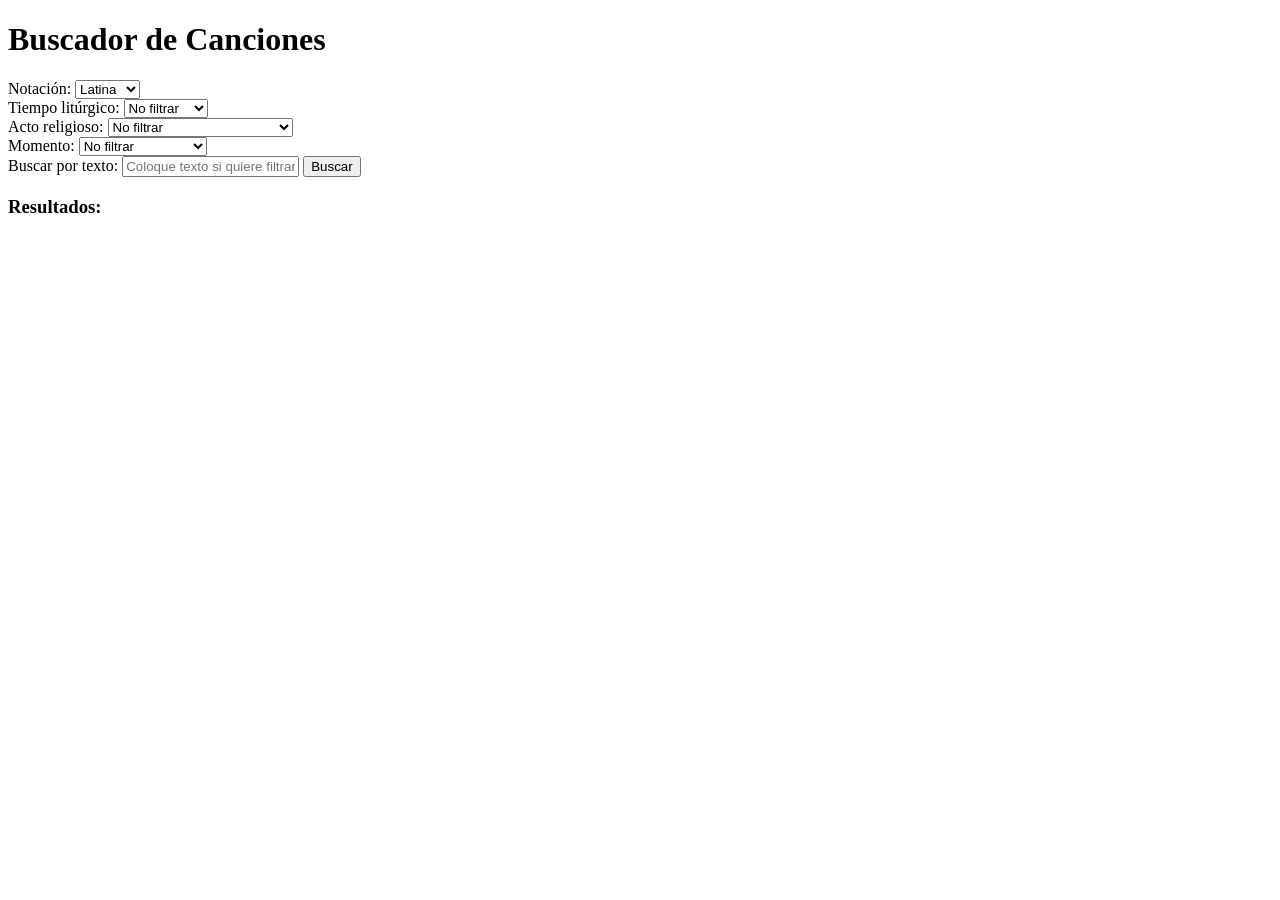
==== index.html @ 4bdfab4a "Add files via upload" ====
<!DOCTYPE html>
<html lang="es">
<head>
  <meta charset="UTF-8">
  <title>Cancionero Litúrgico</title>
  <link rel="stylesheet" href="style.css">	
</head>
<body>
  <h1>Buscador de Canciones</h1>
    <label>Notación:</label>
	
  <select id="notacion">
 	<option value="Inglesa">Inglesa</option>
	<option value="Latina" selected>Latina</option>
  </select><br>
	
  <!-- Filtros -->
  <label>Tiempo litúrgico:</label>
  <select id="tiempo">
 	<option value="" selected>No filtrar</option>
	<option value="Adviento">Adviento</option>
	<option value="Navidad">Navidad</option>
 	<option value="Ordinario">Ordinario</option>
	<option value="Cuaresma">Cuaresma</option>
	<option value="Pascua">Pascua</option>
  </select><br>

  <label>Acto religioso:</label>
  <select id="misa">
	<option value="" selected>No filtrar</option>
	<option value="Santa María Madre de Dios">Santa María Madre de Dios</option>
	<option value="Epifanía">Epifanía</option>
	<option value="Bautismo de Jesús">Bautismo de Jesús</option>
	<option value="San José">San José</option>
	<option value="Anunciación">Anunciación</option>
	<option value="Miércoles de Cenizas">Miércoles de Cenizas</option>
	<option value="Domingo de Ramos">Domingo de Ramos</option>
	<option value="Vía Crucis">Vía Crucis</option>
	<option value="Jueves Santo">Jueves Santo</option>
	<option value="Viernes Santo">Viernes Santo</option>
	<option value="Pascua de Resurrección">Pascua de Resurrección</option>
	<option value="Ascensión de Jesús">Ascensión de Jesús</option>
	<option value="Pentecostés">Pentecostés</option>
	<option value="Santísima Trinidad">Santísima Trinidad</option>
	<option value="Corpus Cristi">Corpus Cristi</option>
	<option value="Sagrado Corazón de Jesús">Sagrado Corazón de Jesús</option>
	<option value="Santos Pedro y Pablo">Santos Pedro y Pablo</option>
	<option value="Santiago Apostol">Santiago Apostol</option>
	<option value="Asunción de María">Asunción de María</option>
	<option value="Todos los Santos">Todos los Santos</option>
	<option value="Difuntos">Difuntos</option>
	<option value="Cristo Rey">Cristo Rey</option>
	<option value="Inmaculada Concepción">Inmaculada Concepción</option>
	<option value="Navidad">Navidad</option>
	<option value="Ninguno">Ninguna</option>
  </select><br>
	
  <label>Momento:</label>
  <select id="momento">
	<option value="" selected>No filtrar</option>
	<option value="Entrada">Entrada</option>
	<option value="Penitencial">Penitencial</option>
	<option value="Aspersión">Aspersión</option>
	<option value="Gloria">Gloria</option>
	<option value="Salmo">Salmo</option>
	<option value="Interleccional">Interleccional</option>
	<option value="Ofertorio">Ofertorio</option>
	<option value="Santo">Santo</option>
	<option value="Cordero">Cordero</option>
	<option value="Comunión">Comunión</option>
	<option value="Acción de gracias">Acción de gracias</option>
	<option value="Salida">Salida</option>
	<option value="Marianos">Marianos</option>
	<option value="Infantil">Infantil</option>
	<option value="Adoración">Adoración</option>
  </select><br>

  <!-- Caja de texto para búsqueda -->
  <label>Buscar por texto:</label>
  <input type="text" id="textoBusqueda" placeholder="Coloque texto si quiere filtrar por título...">

  <button id="btnBuscar">Buscar</button>

  <div id="bloque_letra_audio">
	  <div id="bloque_letra"></div>
	  <div id="bloque_audio"></div>	  
  </div>
	
  <h3>Resultados:</h3>	
  <div id="resultados"></div>

  <script src="canciones.js"></script>

</body>
</html>
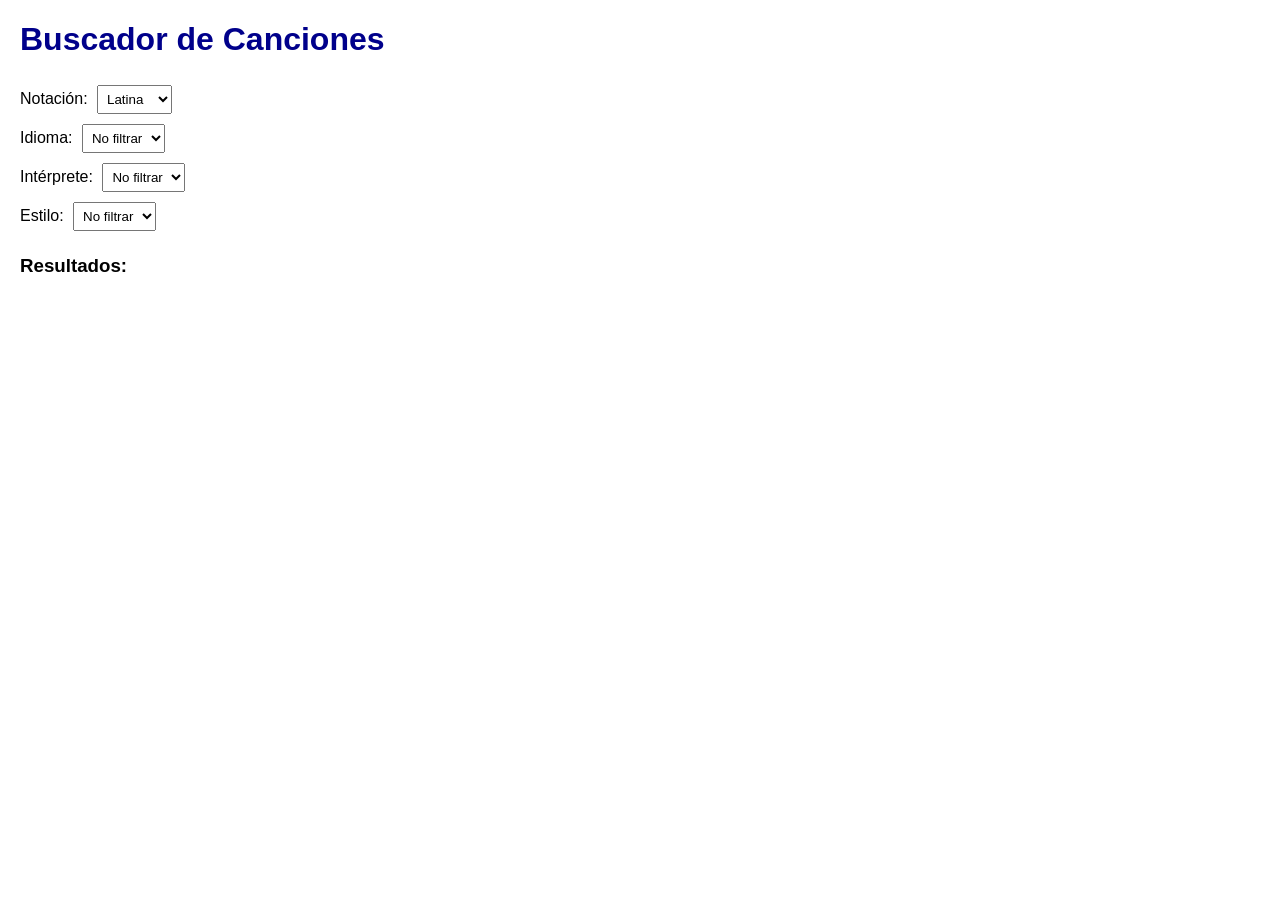
==== commit 17dda894: "x" ====
--- a/index.html
+++ b/index.html
@@ -2,7 +2,7 @@
 <html lang="es">
 <head>
   <meta charset="UTF-8">
-  <title>Cancionero Litúrgico</title>
+  <title>Mis canciones</title>
   <link rel="stylesheet" href="style.css">	
 </head>
 <body>
@@ -15,71 +15,20 @@
   </select><br>
 	
   <!-- Filtros -->
-  <label>Tiempo litúrgico:</label>
-  <select id="tiempo">
- 	<option value="" selected>No filtrar</option>
-	<option value="Adviento">Adviento</option>
-	<option value="Navidad">Navidad</option>
- 	<option value="Ordinario">Ordinario</option>
-	<option value="Cuaresma">Cuaresma</option>
-	<option value="Pascua">Pascua</option>
+  <label>Idioma:</label>
+  <select id="idioma">
+    <option value="" selected>No filtrar</option>
   </select><br>
 
-  <label>Acto religioso:</label>
-  <select id="misa">
-	<option value="" selected>No filtrar</option>
-	<option value="Santa María Madre de Dios">Santa María Madre de Dios</option>
-	<option value="Epifanía">Epifanía</option>
-	<option value="Bautismo de Jesús">Bautismo de Jesús</option>
-	<option value="San José">San José</option>
-	<option value="Anunciación">Anunciación</option>
-	<option value="Miércoles de Cenizas">Miércoles de Cenizas</option>
-	<option value="Domingo de Ramos">Domingo de Ramos</option>
-	<option value="Vía Crucis">Vía Crucis</option>
-	<option value="Jueves Santo">Jueves Santo</option>
-	<option value="Viernes Santo">Viernes Santo</option>
-	<option value="Pascua de Resurrección">Pascua de Resurrección</option>
-	<option value="Ascensión de Jesús">Ascensión de Jesús</option>
-	<option value="Pentecostés">Pentecostés</option>
-	<option value="Santísima Trinidad">Santísima Trinidad</option>
-	<option value="Corpus Cristi">Corpus Cristi</option>
-	<option value="Sagrado Corazón de Jesús">Sagrado Corazón de Jesús</option>
-	<option value="Santos Pedro y Pablo">Santos Pedro y Pablo</option>
-	<option value="Santiago Apostol">Santiago Apostol</option>
-	<option value="Asunción de María">Asunción de María</option>
-	<option value="Todos los Santos">Todos los Santos</option>
-	<option value="Difuntos">Difuntos</option>
-	<option value="Cristo Rey">Cristo Rey</option>
-	<option value="Inmaculada Concepción">Inmaculada Concepción</option>
-	<option value="Navidad">Navidad</option>
-	<option value="Ninguno">Ninguna</option>
-  </select><br>
-	
-  <label>Momento:</label>
-  <select id="momento">
-	<option value="" selected>No filtrar</option>
-	<option value="Entrada">Entrada</option>
-	<option value="Penitencial">Penitencial</option>
-	<option value="Aspersión">Aspersión</option>
-	<option value="Gloria">Gloria</option>
-	<option value="Salmo">Salmo</option>
-	<option value="Interleccional">Interleccional</option>
-	<option value="Ofertorio">Ofertorio</option>
-	<option value="Santo">Santo</option>
-	<option value="Cordero">Cordero</option>
-	<option value="Comunión">Comunión</option>
-	<option value="Acción de gracias">Acción de gracias</option>
-	<option value="Salida">Salida</option>
-	<option value="Marianos">Marianos</option>
-	<option value="Infantil">Infantil</option>
-	<option value="Adoración">Adoración</option>
+  <label>Intérprete:</label>
+  <select id="interprete">
+    <option value="" selected>No filtrar</option>
   </select><br>
 
-  <!-- Caja de texto para búsqueda -->
-  <label>Buscar por texto:</label>
-  <input type="text" id="textoBusqueda" placeholder="Coloque texto si quiere filtrar por título...">
-
-  <button id="btnBuscar">Buscar</button>
+  <label>Estilo:</label>
+  <select id="estilo">
+    <option value="" selected>No filtrar</option>
+  </select><br>
 
   <div id="bloque_letra_audio">
 	  <div id="bloque_letra"></div>
@@ -130,5 +79,3 @@
 
 
 
-
-
--- a/style.css
+++ b/style.css
@@ -0,0 +1,16 @@
+body { font-family: Arial, sans-serif; margin: 20px; }
+select, button, input { margin: 5px; padding: 5px; }
+input[type="text"] { width: 250px; }
+h1 { color: darkblue; }
+
+.cancion {border: 1px solid #ccc; border-radius: 8px; color: darkblue; margin: 0px;}
+.result {margin: 0px;}
+#letra { font-family: sans-serif; }
+
+.letra_estrofa { line-height: 1.2; -webkit-text-size-adjust: none; text-size-adjust: none; margin-top: 0px; margin-bottom: 0px; white-space: pre;}/* Linea de estrofa */
+.acorde_estrofa { font-size: 0.8em; color: red; line-height: 1.2; margin-top: 0px; margin-bottom: 0px; white-space: pre;}/* Acordes de estrofa */
+
+.letra_estrib { line-height: 1.2; font-style: italic; font-weight: bold; -webkit-text-size-adjust: none; text-size-adjust: none; margin-top: 0px; margin-bottom: 0px; background-color: rgb(220, 220, 220); white-space: pre;}/* Linea de estribillo */
+.acorde_estrib { font-size: 0.8em; color: red; line-height: 1.2; margin-top: 0px; margin-bottom: 0px; background-color: rgb(220, 220, 220); white-space: pre;}/* Acordes de estribillo */
+
+
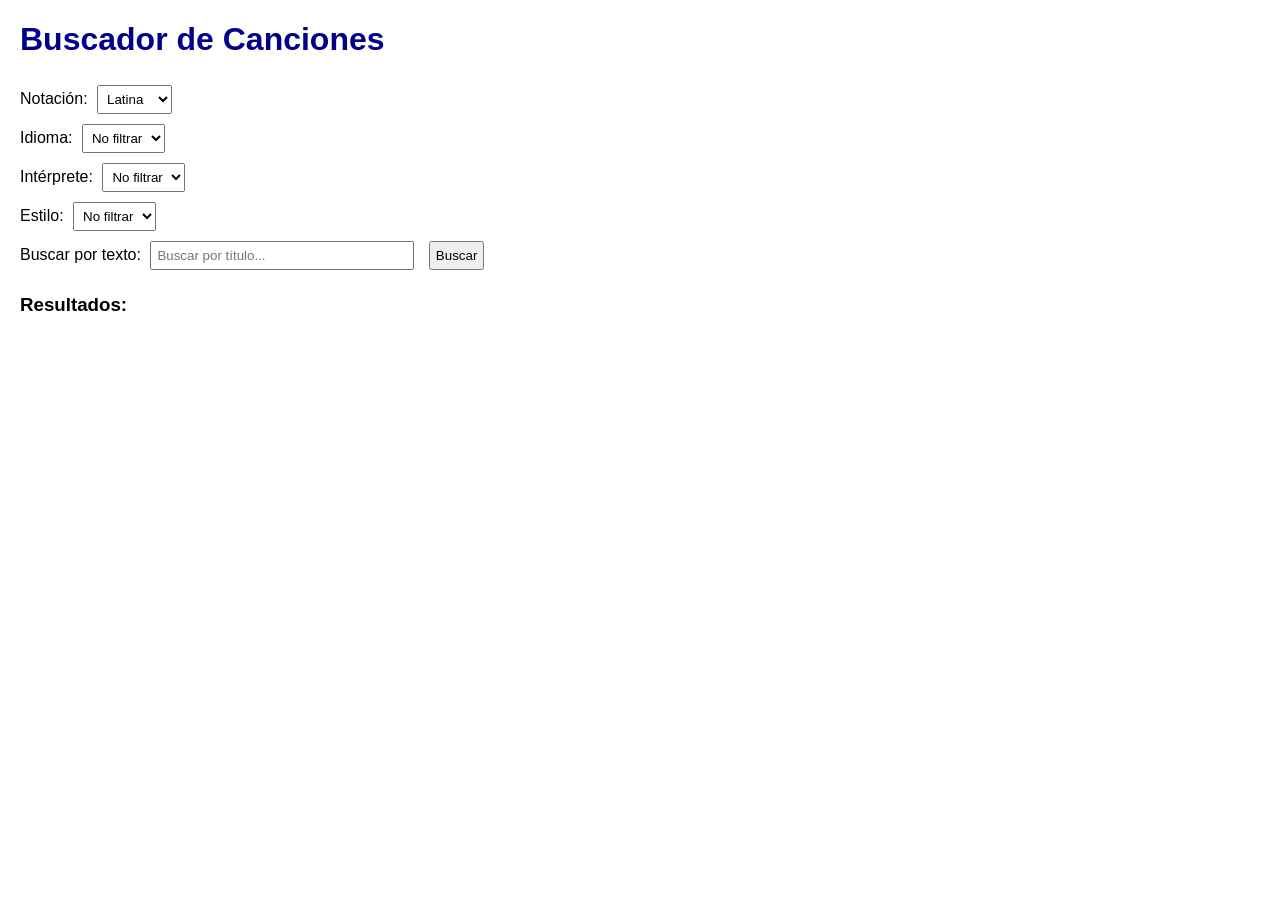
==== commit 29be9c76: "c" ====
--- a/index.html
+++ b/index.html
@@ -29,6 +29,10 @@
   <select id="estilo">
     <option value="" selected>No filtrar</option>
   </select><br>
+
+  <label>Buscar por texto:</label>
+  <input type="text" id="textoBusqueda" placeholder="Buscar por título...">
+  <button id="btnBuscar">Buscar</button>
 
   <div id="bloque_letra_audio">
 	  <div id="bloque_letra"></div>
@@ -78,4 +82,3 @@
 
 
 
-
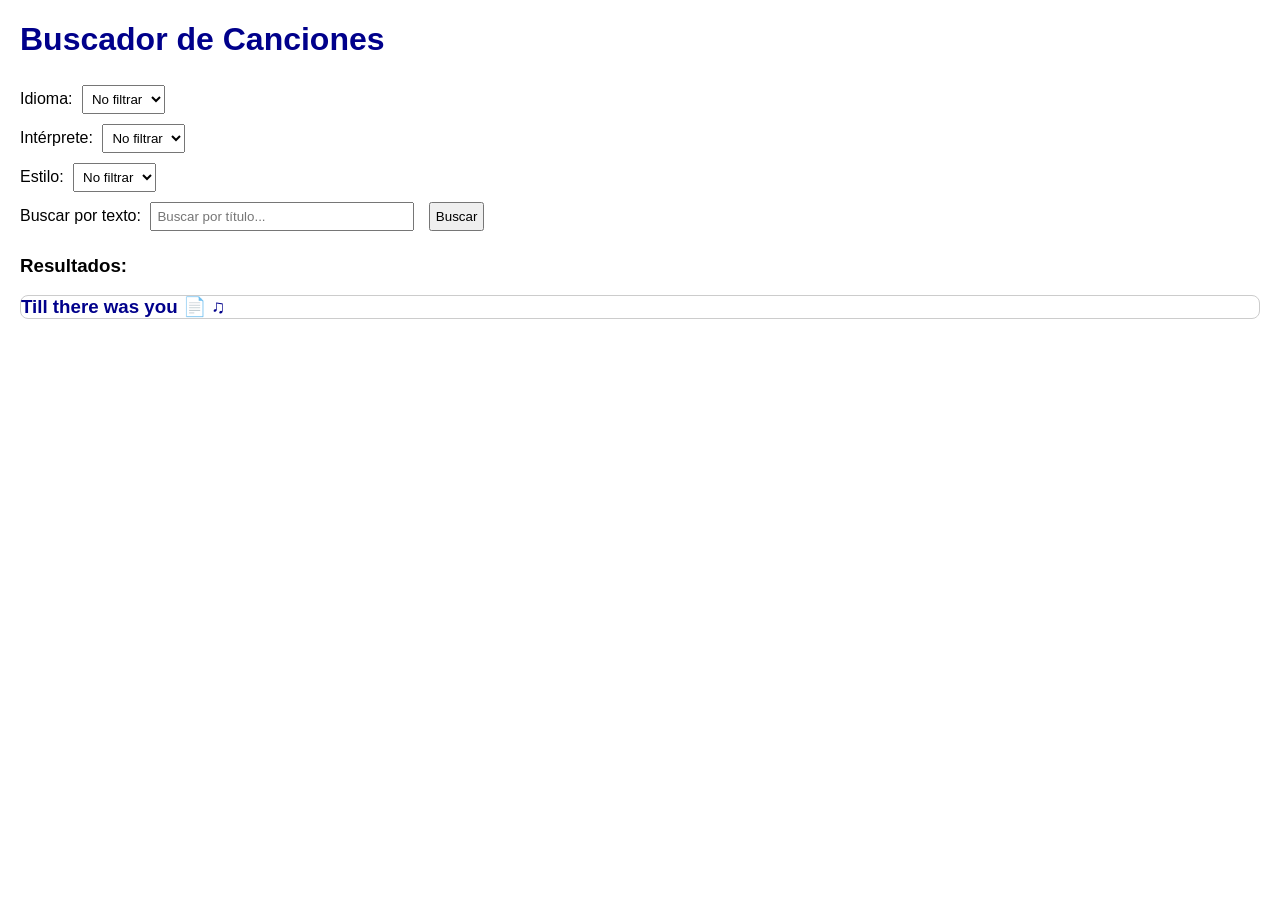
==== commit 45c70619: "notacion" ====
--- a/index.html
+++ b/index.html
@@ -7,13 +7,7 @@
 </head>
 <body>
   <h1>Buscador de Canciones</h1>
-    <label>Notación:</label>
-	
-  <select id="notacion">
- 	<option value="Inglesa">Inglesa</option>
-	<option value="Latina" selected>Latina</option>
-  </select><br>
-	
+
   <!-- Filtros -->
   <label>Idioma:</label>
   <select id="idioma">
@@ -81,4 +75,3 @@
 
 
 
-
--- a/style.css
+++ b/style.css
@@ -5,6 +5,8 @@
 
 .cancion {border: 1px solid #ccc; border-radius: 8px; color: darkblue; margin: 0px;}
 .result {margin: 0px;}
+.result a { color: inherit; text-decoration: none; display: block; }
+.result a:hover { text-decoration: underline; }
 #letra { font-family: sans-serif; }
 
 .letra_estrofa { line-height: 1.2; -webkit-text-size-adjust: none; text-size-adjust: none; margin-top: 0px; margin-bottom: 0px; white-space: pre;}/* Linea de estrofa */
@@ -13,4 +15,3 @@
 .letra_estrib { line-height: 1.2; font-style: italic; font-weight: bold; -webkit-text-size-adjust: none; text-size-adjust: none; margin-top: 0px; margin-bottom: 0px; background-color: rgb(220, 220, 220); white-space: pre;}/* Linea de estribillo */
 .acorde_estrib { font-size: 0.8em; color: red; line-height: 1.2; margin-top: 0px; margin-bottom: 0px; background-color: rgb(220, 220, 220); white-space: pre;}/* Acordes de estribillo */
 
-
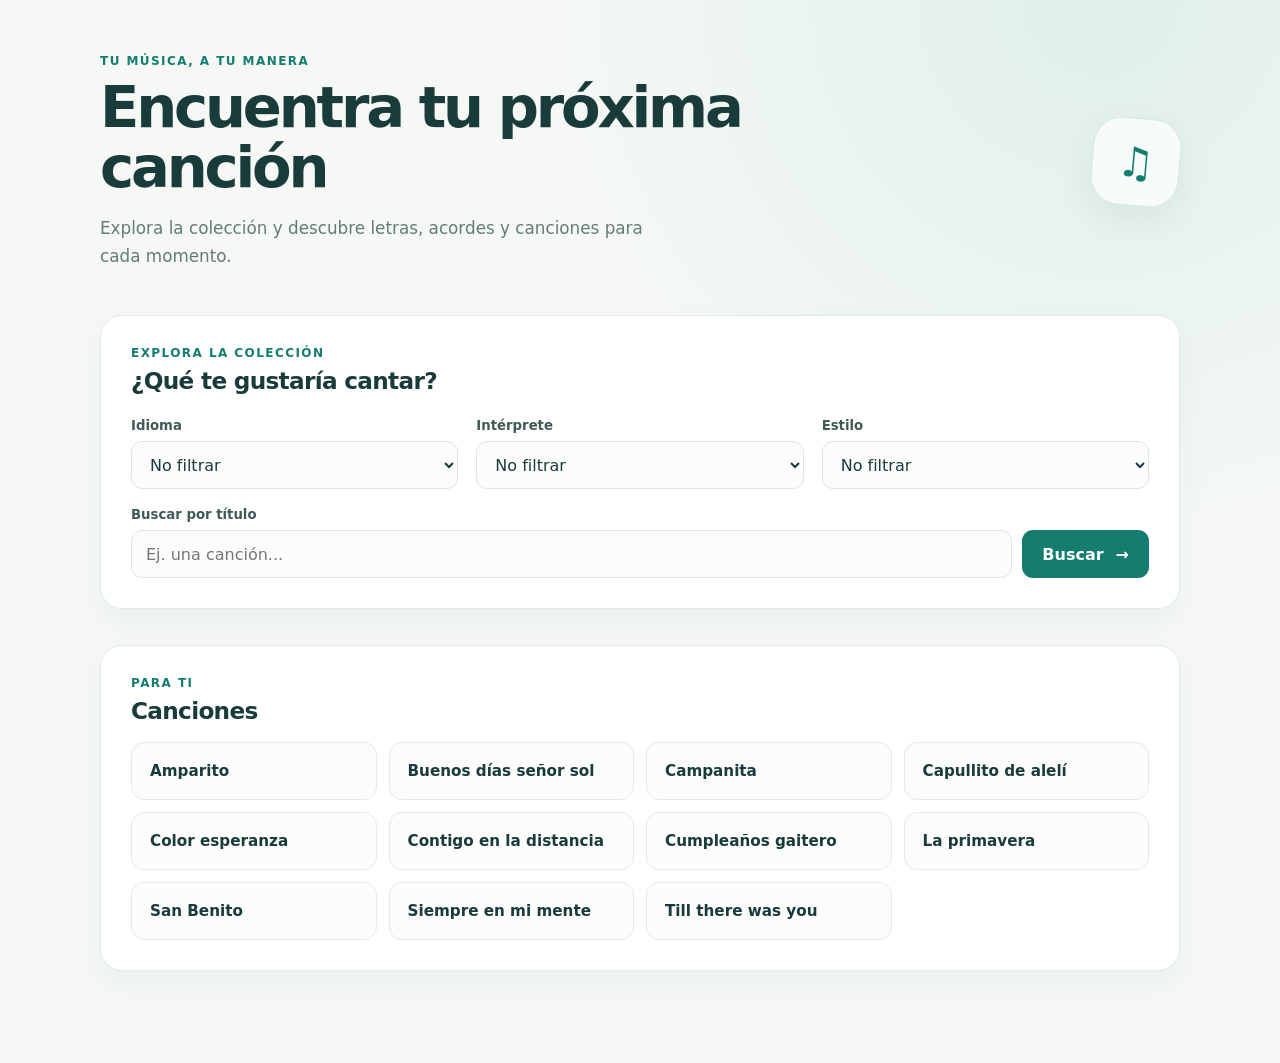
==== commit 7764290c: "estilo" ====
--- a/index.html
+++ b/index.html
@@ -2,42 +2,78 @@
 <html lang="es">
 <head>
   <meta charset="UTF-8">
+  <meta name="viewport" content="width=device-width, initial-scale=1">
   <title>Mis canciones</title>
-  <link rel="stylesheet" href="style.css">	
+  <link rel="stylesheet" href="style.css">
 </head>
-<body>
-  <h1>Buscador de Canciones</h1>
+<body class="buscador-page">
+  <header class="buscador-header">
+    <div>
+      <p class="buscador-eyebrow">Tu música, a tu manera</p>
+      <h1>Encuentra tu próxima canción</h1>
+      <p class="buscador-intro">Explora la colección y descubre letras, acordes y canciones para cada momento.</p>
+    </div>
+    <span class="buscador-nota" aria-hidden="true">♫</span>
+  </header>
 
-  <!-- Filtros -->
-  <label>Idioma:</label>
-  <select id="idioma">
-    <option value="" selected>No filtrar</option>
-  </select><br>
+  <main class="buscador-main">
+    <section class="filtros-panel" aria-labelledby="filtros-titulo">
+      <div class="panel-heading">
+        <div>
+          <p class="panel-eyebrow">Explora la colección</p>
+          <h2 id="filtros-titulo">¿Qué te gustaría cantar?</h2>
+        </div>
+      </div>
 
-  <label>Intérprete:</label>
-  <select id="interprete">
-    <option value="" selected>No filtrar</option>
-  </select><br>
+      <div class="filtros-grid">
+        <div class="filtro-campo">
+          <label for="idioma">Idioma</label>
+          <select id="idioma">
+            <option value="" selected>No filtrar</option>
+          </select>
+        </div>
 
-  <label>Estilo:</label>
-  <select id="estilo">
-    <option value="" selected>No filtrar</option>
-  </select><br>
+        <div class="filtro-campo">
+          <label for="interprete">Intérprete</label>
+          <select id="interprete">
+            <option value="" selected>No filtrar</option>
+          </select>
+        </div>
 
-  <label>Buscar por texto:</label>
-  <input type="text" id="textoBusqueda" placeholder="Buscar por título...">
-  <button id="btnBuscar">Buscar</button>
+        <div class="filtro-campo">
+          <label for="estilo">Estilo</label>
+          <select id="estilo">
+            <option value="" selected>No filtrar</option>
+          </select>
+        </div>
 
-  <div id="bloque_letra_audio">
-	  <div id="bloque_letra"></div>
-	  <div id="bloque_audio"></div>	  
-  </div>
-	
-  <h3>Resultados:</h3>	
-  <div id="resultados"></div>
+        <div class="filtro-campo filtro-busqueda">
+          <label for="textoBusqueda">Buscar por título</label>
+          <div class="busqueda-controles">
+            <input type="text" id="textoBusqueda" placeholder="Ej. una canción..." autocomplete="off">
+            <button id="btnBuscar" type="button">Buscar <span aria-hidden="true">→</span></button>
+          </div>
+        </div>
+      </div>
+    </section>
+
+    <section class="resultados-panel" aria-labelledby="resultados-titulo">
+      <div class="resultados-heading">
+        <div>
+          <p class="panel-eyebrow">Para ti</p>
+          <h2 id="resultados-titulo">Canciones</h2>
+        </div>
+      </div>
+      <div id="resultados"></div>
+    </section>
+
+    <section id="bloque_letra_audio" class="cancion-panel" aria-label="Letra y audio de la canción">
+      <div id="bloque_letra"></div>
+      <div id="bloque_audio"></div>
+    </section>
+  </main>
 
   <script src="canciones.js"></script>
-
 </body>
 </html>
 
@@ -74,4 +110,3 @@
 
 
 
-
--- a/style.css
+++ b/style.css
@@ -7,6 +7,8 @@
 .result {margin: 0px;}
 .result a { color: inherit; text-decoration: none; display: block; }
 .result a:hover { text-decoration: underline; }
+.controles_cancion, #controles_cancion { display: flex; align-items: center; gap: 10px; flex-wrap: wrap; }
+#controles_cancion h3 { margin: 0; }
 #letra { font-family: sans-serif; }
 
 .letra_estrofa { line-height: 1.2; -webkit-text-size-adjust: none; text-size-adjust: none; margin-top: 0px; margin-bottom: 0px; white-space: pre;}/* Linea de estrofa */
@@ -15,3 +17,253 @@
 .letra_estrib { line-height: 1.2; font-style: italic; font-weight: bold; -webkit-text-size-adjust: none; text-size-adjust: none; margin-top: 0px; margin-bottom: 0px; background-color: rgb(220, 220, 220); white-space: pre;}/* Linea de estribillo */
 .acorde_estrib { font-size: 0.8em; color: red; line-height: 1.2; margin-top: 0px; margin-bottom: 0px; background-color: rgb(220, 220, 220); white-space: pre;}/* Acordes de estribillo */
 
+.buscador-page {
+  --tinta: #193b3a;
+  --tinta-suave: #657b78;
+  --verde: #147d70;
+  --borde: #e2ebe7;
+  --superficie: #ffffff;
+  min-height: 100vh;
+  margin: 0;
+  padding: 0 24px 64px;
+  box-sizing: border-box;
+  color: var(--tinta);
+  background:
+    radial-gradient(ellipse at 86% 0%, rgba(181, 224, 207, .35), transparent 34rem),
+    #f5f8f5;
+  font-family: Inter, ui-sans-serif, system-ui, -apple-system, BlinkMacSystemFont, "Segoe UI", sans-serif;
+}
+
+.buscador-page *,
+.buscador-page *::before,
+.buscador-page *::after { box-sizing: border-box; }
+
+.buscador-header {
+  max-width: 1080px;
+  min-height: 260px;
+  margin: 0 auto;
+  padding: 54px 0 45px;
+  display: flex;
+  align-items: center;
+  justify-content: space-between;
+  gap: 24px;
+}
+
+.buscador-eyebrow,
+.panel-eyebrow {
+  margin: 0 0 10px;
+  color: var(--verde);
+  font-size: .75rem;
+  font-weight: 750;
+  letter-spacing: .12em;
+  text-transform: uppercase;
+}
+
+.buscador-header h1 {
+  max-width: 700px;
+  margin: 0;
+  color: var(--tinta);
+  font-size: clamp(2.2rem, 5vw, 3.6rem);
+  font-weight: 760;
+  letter-spacing: -.055em;
+  line-height: 1.05;
+}
+
+.buscador-intro {
+  max-width: 570px;
+  margin: 16px 0 0;
+  color: var(--tinta-suave);
+  font-size: 1.05rem;
+  line-height: 1.65;
+}
+
+.buscador-nota {
+  width: 88px;
+  height: 88px;
+  flex: 0 0 88px;
+  display: grid;
+  place-items: center;
+  border: 1px solid rgba(20, 125, 112, .14);
+  border-radius: 28px;
+  color: var(--verde);
+  background: rgba(255, 255, 255, .68);
+  box-shadow: 0 14px 35px rgba(34, 83, 68, .08);
+  font-size: 2.6rem;
+  transform: rotate(5deg);
+}
+
+.buscador-main { max-width: 1080px; margin: 0 auto; }
+
+.filtros-panel,
+.resultados-panel {
+  padding: 30px;
+  border: 1px solid var(--borde);
+  border-radius: 22px;
+  background: var(--superficie);
+  box-shadow: 0 12px 35px rgba(34, 64, 54, .045);
+}
+
+.filtros-panel { margin-bottom: 36px; }
+
+.panel-heading,
+.resultados-heading { margin-bottom: 24px; }
+
+.panel-heading h2,
+.resultados-heading h2 {
+  margin: 0;
+  color: var(--tinta);
+  font-size: 1.45rem;
+  letter-spacing: -.03em;
+}
+
+.panel-eyebrow { margin-bottom: 7px; }
+
+.filtros-grid {
+  display: grid;
+  grid-template-columns: repeat(3, minmax(0, 1fr));
+  gap: 18px;
+}
+
+.filtro-campo { min-width: 0; }
+
+.filtro-campo label {
+  display: block;
+  margin: 0 0 8px;
+  color: #405b57;
+  font-size: .83rem;
+  font-weight: 650;
+}
+
+.buscador-page select,
+.buscador-page input[type="text"] {
+  width: 100%;
+  min-height: 48px;
+  margin: 0;
+  padding: 0 14px;
+  border: 1px solid #dce6e2;
+  border-radius: 11px;
+  outline: none;
+  color: var(--tinta);
+  background: #fbfcfb;
+  font: inherit;
+  transition: border-color .18s ease, box-shadow .18s ease, background .18s ease;
+}
+
+.buscador-page select:focus,
+.buscador-page input[type="text"]:focus {
+  border-color: #57a99a;
+  background: #fff;
+  box-shadow: 0 0 0 4px rgba(20, 125, 112, .11);
+}
+
+.filtro-busqueda { grid-column: 1 / -1; }
+
+.busqueda-controles { display: flex; gap: 10px; }
+
+.buscador-page button {
+  min-height: 48px;
+  margin: 0;
+  padding: 0 20px;
+  display: inline-flex;
+  align-items: center;
+  justify-content: center;
+  gap: 12px;
+  border: 0;
+  border-radius: 11px;
+  color: white;
+  background: var(--verde);
+  font: inherit;
+  font-weight: 700;
+  cursor: pointer;
+  transition: background .18s ease, transform .18s ease, box-shadow .18s ease;
+}
+
+.buscador-page button:hover {
+  background: #10695f;
+  box-shadow: 0 7px 16px rgba(20, 125, 112, .2);
+  transform: translateY(-1px);
+}
+
+.buscador-page button:focus-visible,
+.buscador-page a:focus-visible {
+  outline: 3px solid rgba(20, 125, 112, .35);
+  outline-offset: 3px;
+}
+
+.resultados-panel { margin-bottom: 28px; }
+
+.resultados-heading { margin-bottom: 18px; }
+
+.buscador-page #resultados {
+  display: grid;
+  grid-template-columns: repeat(auto-fill, minmax(min(100%, 240px), 1fr));
+  gap: 12px;
+}
+
+.buscador-page .cancion {
+  margin: 0;
+  overflow: hidden;
+  border: 1px solid var(--borde);
+  border-radius: 13px;
+  color: var(--tinta);
+  background: #fbfcfb;
+  transition: border-color .18s ease, box-shadow .18s ease, transform .18s ease;
+}
+
+.buscador-page .cancion:hover {
+  border-color: #b6d6cb;
+  box-shadow: 0 8px 18px rgba(34, 83, 68, .08);
+  transform: translateY(-2px);
+}
+
+.buscador-page .result { margin: 0; font-size: .95rem; }
+
+.buscador-page .result a {
+  padding: 17px 18px;
+  color: inherit;
+  line-height: 1.45;
+}
+
+.buscador-page .result a:hover { color: var(--verde); text-decoration: none; }
+
+.buscador-page #bloque_letra_audio {
+  display: grid;
+  grid-template-columns: minmax(0, 1fr) minmax(220px, .42fr);
+  gap: 24px;
+  align-items: start;
+}
+
+.buscador-page #bloque_letra_audio:has(#bloque_letra:empty):has(#bloque_audio:empty) { display: none; }
+
+.buscador-page #bloque_letra,
+.buscador-page #bloque_audio {
+  min-width: 0;
+  padding: 24px;
+  border: 1px solid var(--borde);
+  border-radius: 18px;
+  background: var(--superficie);
+  box-shadow: 0 12px 35px rgba(34, 64, 54, .045);
+}
+
+.buscador-page #bloque_letra:empty,
+.buscador-page #bloque_audio:empty { display: none; }
+
+.buscador-page #titulo { margin-top: 0; color: var(--tinta); }
+
+.buscador-page audio { width: 100%; max-width: 100%; }
+
+@media (max-width: 680px) {
+  .buscador-page { padding: 0 16px 40px; }
+  .buscador-header { min-height: auto; padding: 42px 0 32px; }
+  .buscador-nota { width: 58px; height: 58px; flex-basis: 58px; border-radius: 19px; font-size: 1.8rem; }
+  .buscador-intro { font-size: .95rem; }
+  .filtros-panel,
+  .resultados-panel { padding: 22px 18px; border-radius: 17px; }
+  .filtros-grid { grid-template-columns: 1fr; gap: 14px; }
+  .filtro-busqueda { grid-column: auto; }
+  .busqueda-controles { flex-wrap: wrap; }
+  .buscador-page button { flex: 1; }
+  .buscador-page #bloque_letra_audio { grid-template-columns: 1fr; }
+  .buscador-page #bloque_letra,
+  .buscador-page #bloque_audio { padding: 20px 16px; }
+}
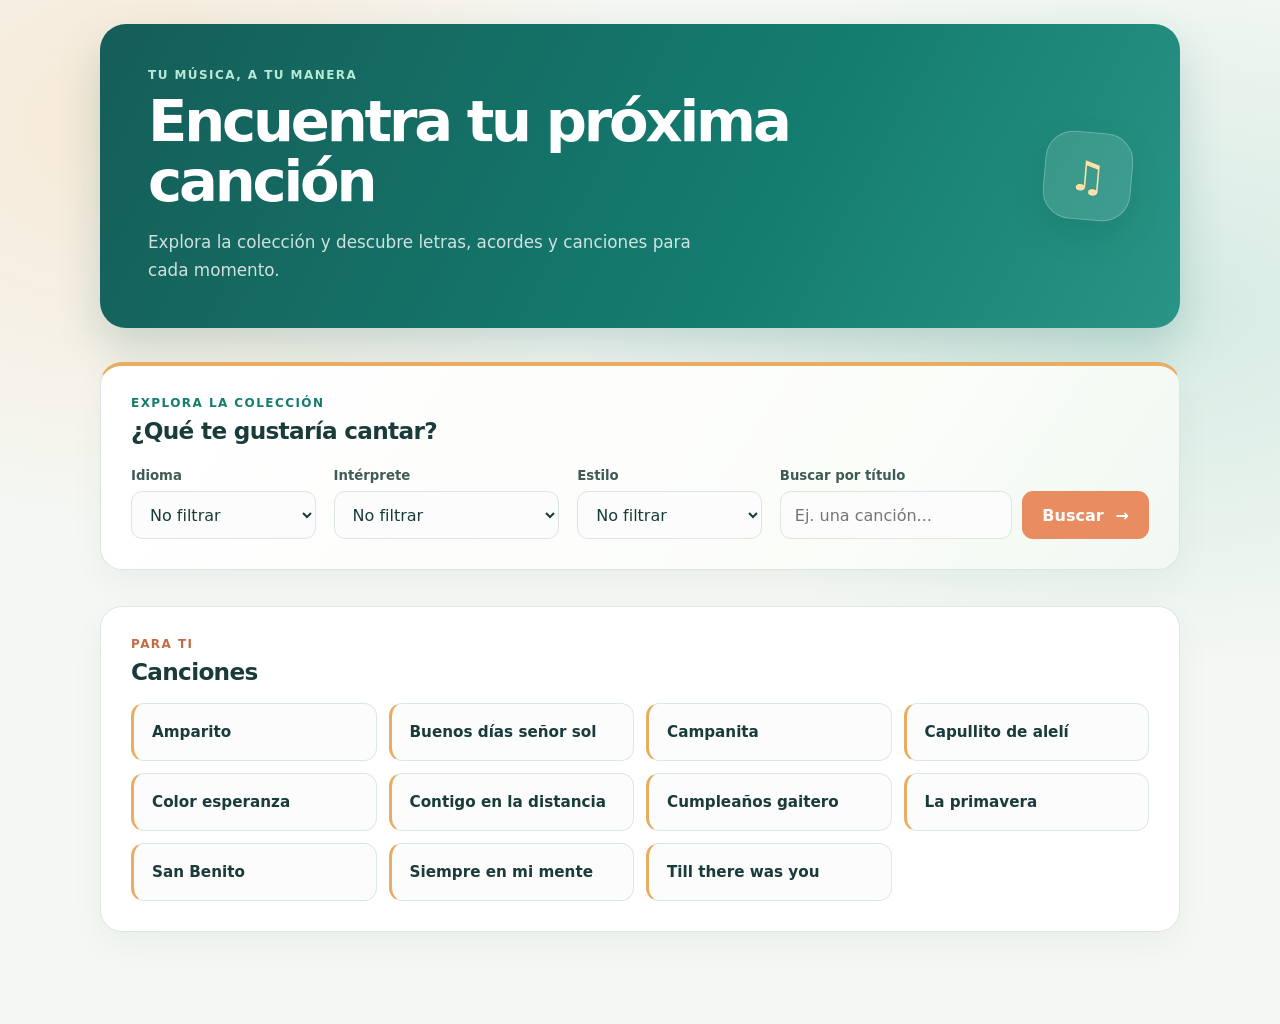
==== commit 94669cee: "busqueda" ====
--- a/index.html
+++ b/index.html
@@ -49,10 +49,10 @@
 
         <div class="filtro-campo filtro-busqueda">
           <label for="textoBusqueda">Buscar por título</label>
-          <div class="busqueda-controles">
+          <form id="formBusqueda" class="busqueda-controles">
             <input type="text" id="textoBusqueda" placeholder="Ej. una canción..." autocomplete="off">
-            <button id="btnBuscar" type="button">Buscar <span aria-hidden="true">→</span></button>
-          </div>
+            <button id="btnBuscar" type="submit">Buscar <span aria-hidden="true">→</span></button>
+          </form>
         </div>
       </div>
     </section>
@@ -109,4 +109,3 @@
 
 
 
-
--- a/style.css
+++ b/style.css
@@ -21,7 +21,8 @@
   --tinta: #193b3a;
   --tinta-suave: #657b78;
   --verde: #147d70;
-  --borde: #e2ebe7;
+  --coral: #e98d60;
+  --borde: #dce8e2;
   --superficie: #ffffff;
   min-height: 100vh;
   margin: 0;
@@ -29,8 +30,9 @@
   box-sizing: border-box;
   color: var(--tinta);
   background:
-    radial-gradient(ellipse at 86% 0%, rgba(181, 224, 207, .35), transparent 34rem),
-    #f5f8f5;
+    radial-gradient(ellipse at 10% 12%, rgba(251, 220, 187, .5), transparent 32rem),
+    radial-gradient(ellipse at 90% 30%, rgba(186, 225, 214, .55), transparent 36rem),
+    #f4f7f3;
   font-family: Inter, ui-sans-serif, system-ui, -apple-system, BlinkMacSystemFont, "Segoe UI", sans-serif;
 }
 
@@ -40,13 +42,17 @@
 
 .buscador-header {
   max-width: 1080px;
-  min-height: 260px;
-  margin: 0 auto;
-  padding: 54px 0 45px;
+  min-height: 250px;
+  margin: 24px auto 34px;
+  padding: 44px 48px;
   display: flex;
   align-items: center;
   justify-content: space-between;
   gap: 24px;
+  overflow: hidden;
+  border-radius: 26px;
+  background: linear-gradient(118deg, #155d58 0%, #147d70 62%, #299586 100%);
+  box-shadow: 0 20px 45px rgba(21, 93, 88, .2);
 }
 
 .buscador-eyebrow,
@@ -59,10 +65,12 @@
   text-transform: uppercase;
 }
 
+.buscador-header .buscador-eyebrow { color: #b7ead5; }
+
 .buscador-header h1 {
   max-width: 700px;
   margin: 0;
-  color: var(--tinta);
+  color: #fff;
   font-size: clamp(2.2rem, 5vw, 3.6rem);
   font-weight: 760;
   letter-spacing: -.055em;
@@ -72,7 +80,7 @@
 .buscador-intro {
   max-width: 570px;
   margin: 16px 0 0;
-  color: var(--tinta-suave);
+  color: rgba(255, 255, 255, .8);
   font-size: 1.05rem;
   line-height: 1.65;
 }
@@ -83,11 +91,11 @@
   flex: 0 0 88px;
   display: grid;
   place-items: center;
-  border: 1px solid rgba(20, 125, 112, .14);
+  border: 1px solid rgba(255, 255, 255, .24);
   border-radius: 28px;
-  color: var(--verde);
-  background: rgba(255, 255, 255, .68);
-  box-shadow: 0 14px 35px rgba(34, 83, 68, .08);
+  color: #ffe2a8;
+  background: rgba(255, 255, 255, .12);
+  box-shadow: 0 14px 35px rgba(12, 57, 52, .12);
   font-size: 2.6rem;
   transform: rotate(5deg);
 }
@@ -105,6 +113,12 @@
 
 .filtros-panel { margin-bottom: 36px; }
 
+.filtros-panel {
+  border-color: #d9e8dd;
+  border-top: 4px solid #e8ad61;
+  background: linear-gradient(125deg, #fff 0%, #fbfdf9 68%, #f1f8f2 100%);
+}
+
 .panel-heading,
 .resultados-heading { margin-bottom: 24px; }
 
@@ -120,8 +134,9 @@
 
 .filtros-grid {
   display: grid;
-  grid-template-columns: repeat(3, minmax(0, 1fr));
+  grid-template-columns: minmax(130px, .9fr) minmax(150px, 1.1fr) minmax(130px, .9fr) minmax(280px, 1.8fr);
   gap: 18px;
+  align-items: end;
 }
 
 .filtro-campo { min-width: 0; }
@@ -156,9 +171,11 @@
   box-shadow: 0 0 0 4px rgba(20, 125, 112, .11);
 }
 
-.filtro-busqueda { grid-column: 1 / -1; }
+.filtro-busqueda { min-width: 0; }
 
 .busqueda-controles { display: flex; gap: 10px; }
+
+.busqueda-controles input { min-width: 0; flex: 1; }
 
 .buscador-page button {
   min-height: 48px;
@@ -171,7 +188,7 @@
   border: 0;
   border-radius: 11px;
   color: white;
-  background: var(--verde);
+  background: var(--coral);
   font: inherit;
   font-weight: 700;
   cursor: pointer;
@@ -179,8 +196,8 @@
 }
 
 .buscador-page button:hover {
-  background: #10695f;
-  box-shadow: 0 7px 16px rgba(20, 125, 112, .2);
+  background: #d9794d;
+  box-shadow: 0 7px 16px rgba(217, 121, 77, .25);
   transform: translateY(-1px);
 }
 
@@ -194,6 +211,8 @@
 
 .resultados-heading { margin-bottom: 18px; }
 
+.resultados-heading .panel-eyebrow { color: #c46b43; }
+
 .buscador-page #resultados {
   display: grid;
   grid-template-columns: repeat(auto-fill, minmax(min(100%, 240px), 1fr));
@@ -204,6 +223,7 @@
   margin: 0;
   overflow: hidden;
   border: 1px solid var(--borde);
+  border-left: 3px solid #e8ad61;
   border-radius: 13px;
   color: var(--tinta);
   background: #fbfcfb;
@@ -254,7 +274,7 @@
 
 @media (max-width: 680px) {
   .buscador-page { padding: 0 16px 40px; }
-  .buscador-header { min-height: auto; padding: 42px 0 32px; }
+  .buscador-header { min-height: auto; margin: 16px auto 24px; padding: 34px 25px; border-radius: 21px; }
   .buscador-nota { width: 58px; height: 58px; flex-basis: 58px; border-radius: 19px; font-size: 1.8rem; }
   .buscador-intro { font-size: .95rem; }
   .filtros-panel,
@@ -267,3 +287,8 @@
   .buscador-page #bloque_letra,
   .buscador-page #bloque_audio { padding: 20px 16px; }
 }
+
+@media (min-width: 681px) and (max-width: 900px) {
+  .filtros-grid { grid-template-columns: repeat(2, minmax(0, 1fr)); }
+  .filtro-busqueda { grid-column: 1 / -1; }
+}
